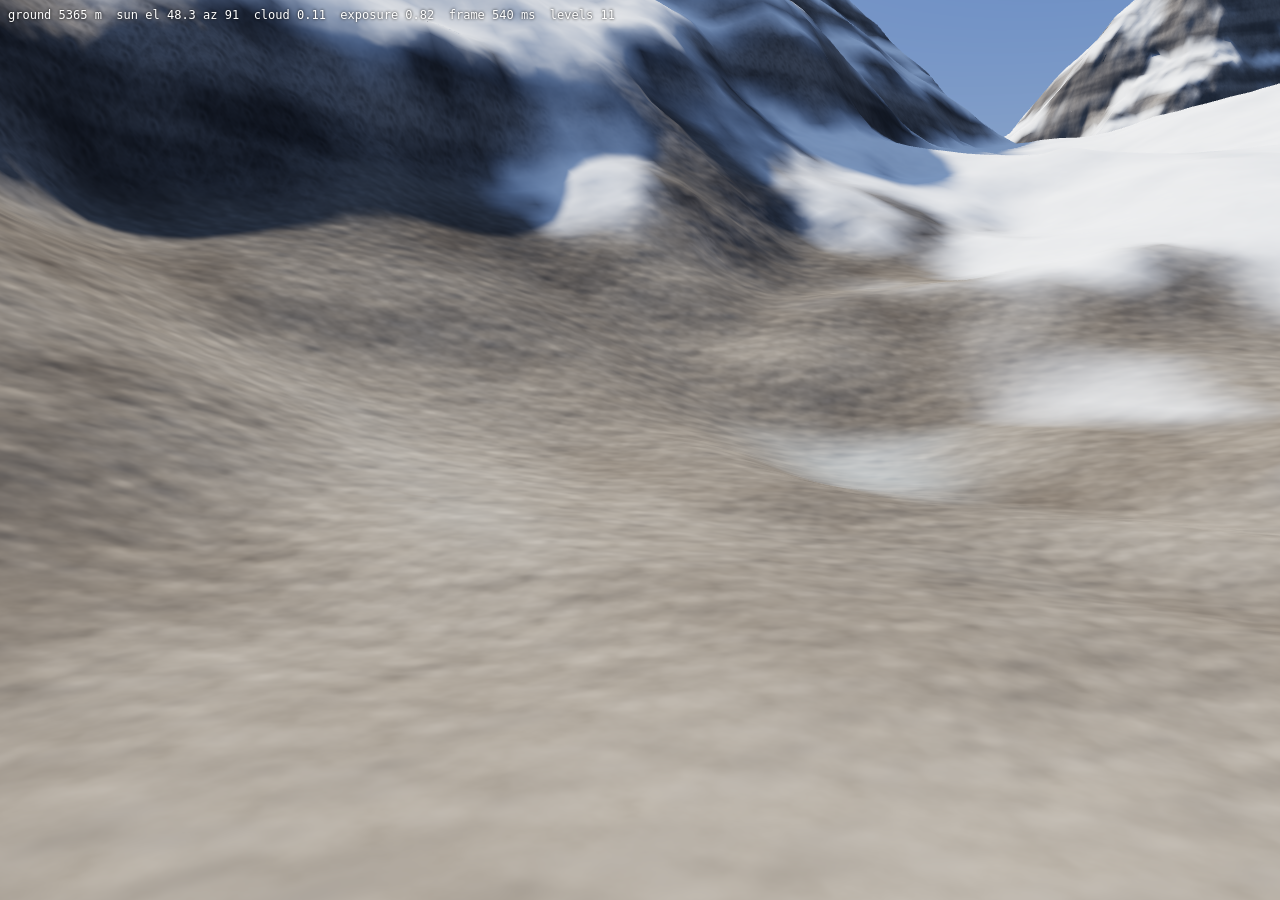
==== Web/dev/view.html @ 4d45689e "Add playable browser build of the Everest climb (work in progress) A WebGL game in Web/ that runs th" ====
<!doctype html>
<!-- Developer view: renders the world from a fixed camera without the game on top.
     dev/view.html?x=-5800&z=-1900&up=40&yaw=120&pitch=5&hour=7.5&day=139&cloud=0.3&q=high -->
<html lang="en">
<head>
<meta charset="utf-8">
<title>SUMMIT terrain view</title>
<style>html,body{margin:0;height:100%;background:#000;overflow:hidden}canvas{display:block}#log{position:fixed;left:8px;top:8px;color:#fff;font:12px monospace;white-space:pre;text-shadow:0 0 3px #000}</style>
</head>
<body>
<div id="log">loading…</div>
<script type="module">
import * as THREE from '../vendor/three.module.min.js';
import { Sim } from '../js/sim.js';
import { TerrainData } from '../js/terrainData.js';
import { TerrainView, buildNoiseTexture } from '../js/terrainView.js';
import { Sky } from '../js/sky.js';
import { Atmosphere, createEnvironmentUniforms } from '../js/atmosphere.js';

const q = new URLSearchParams(location.search);
const num = (k, d) => (q.has(k) ? parseFloat(q.get(k)) : d);
const log = document.getElementById('log');
try {
  const world = await (await fetch('../assets/everest_world.json')).json();
  const data = await TerrainData.load('../assets/', world);
  const sim = await Sim.load('../assets/summit_sim.wasm');
  const renderer = new THREE.WebGLRenderer({ antialias: true });
  renderer.setSize(innerWidth, innerHeight);
  renderer.toneMapping = THREE.ACESFilmicToneMapping;
  document.body.appendChild(renderer.domElement);
  const scene = new THREE.Scene();
  const camera = new THREE.PerspectiveCamera(num('fov', 55), innerWidth / innerHeight, 1, 200000);
  const env = createEnvironmentUniforms();
  const noise = buildNoiseTexture();
  const low = q.get('q') === 'low';
  const terrain = new TerrainView(data, env, noise, low ? { quads: 64, finestCellDivisor: 4, detailShading: 0 } : {});
  scene.add(terrain.group);
  const sky = new Sky(env, noise, terrain.shared);
  scene.add(sky.group);
  const atmosphere = new Atmosphere(env, data.horizonDirections);

  const x = num('x', world.camps[0].x), z = num('z', world.camps[0].z);
  const ground = data.height(x, z);
  camera.position.set(x, ground + num('up', 30), z);
  const yaw = num('yaw', 120) * Math.PI / 180, pitch = num('pitch', 0) * Math.PI / 180;
  camera.lookAt(x + Math.sin(yaw) * Math.cos(pitch) * 100, camera.position.y + Math.sin(pitch) * 100, z - Math.cos(yaw) * Math.cos(pitch) * 100);

  const day = num('day', 139), hour = num('hour', 9);
  sim.init({ SEED: num('seed', 7), VO2MAX: 55, BODY_MASS: 75, ACCLIM_PRESET: 2, LATITUDE: world.latitude, TIME: day * 86400 + hour * 3600 });
  sim.set({ ALT: camera.position.y, EXPOSURE: 1, SUNLIT: 1 });
  sim.tick(0, 0);
  const weather = {
    sunElevDeg: sim.get('SUN_ELEV'), sunAzDeg: sim.get('SUN_AZ'), pressureKPa: sim.get('W_PRESSURE'),
    cloud: num('cloud', sim.get('W_CLOUD')), storm: num('storm', sim.get('W_STORM')), visibilityM: num('vis', sim.get('W_VIS')),
    windMS: sim.get('W_WIND'), windFromDeg: sim.get('W_DIR'), snowfallCmH: sim.get('W_SNOW'), dayOfYear: day, hour,
  };
  env.uFreshSnow.value = num('fresh', 0);
  for (let i = 0; i < 60; i++) atmosphere.update(weather, camera.position.y, 0.1);
  renderer.toneMappingExposure = atmosphere.exposure;
  sky.update(camera, hour, weather.cloud);
  terrain.update(camera);
  const t0 = performance.now();
  renderer.render(scene, camera);
  renderer.getContext().finish();
  log.textContent = `ground ${ground.toFixed(0)} m  sun el ${weather.sunElevDeg.toFixed(1)} az ${weather.sunAzDeg.toFixed(0)}  cloud ${weather.cloud.toFixed(2)}  `
    + `exposure ${atmosphere.exposure.toFixed(2)}  frame ${(performance.now() - t0).toFixed(0)} ms  levels ${terrain.levels.length}`;
  if (q.has('nolog')) log.remove();
  window.__done = true;
} catch (e) {
  log.textContent = 'ERROR ' + (e.stack || e);
  window.__done = true;
  window.__error = String(e.stack || e);
}
</script>
</body>
</html>
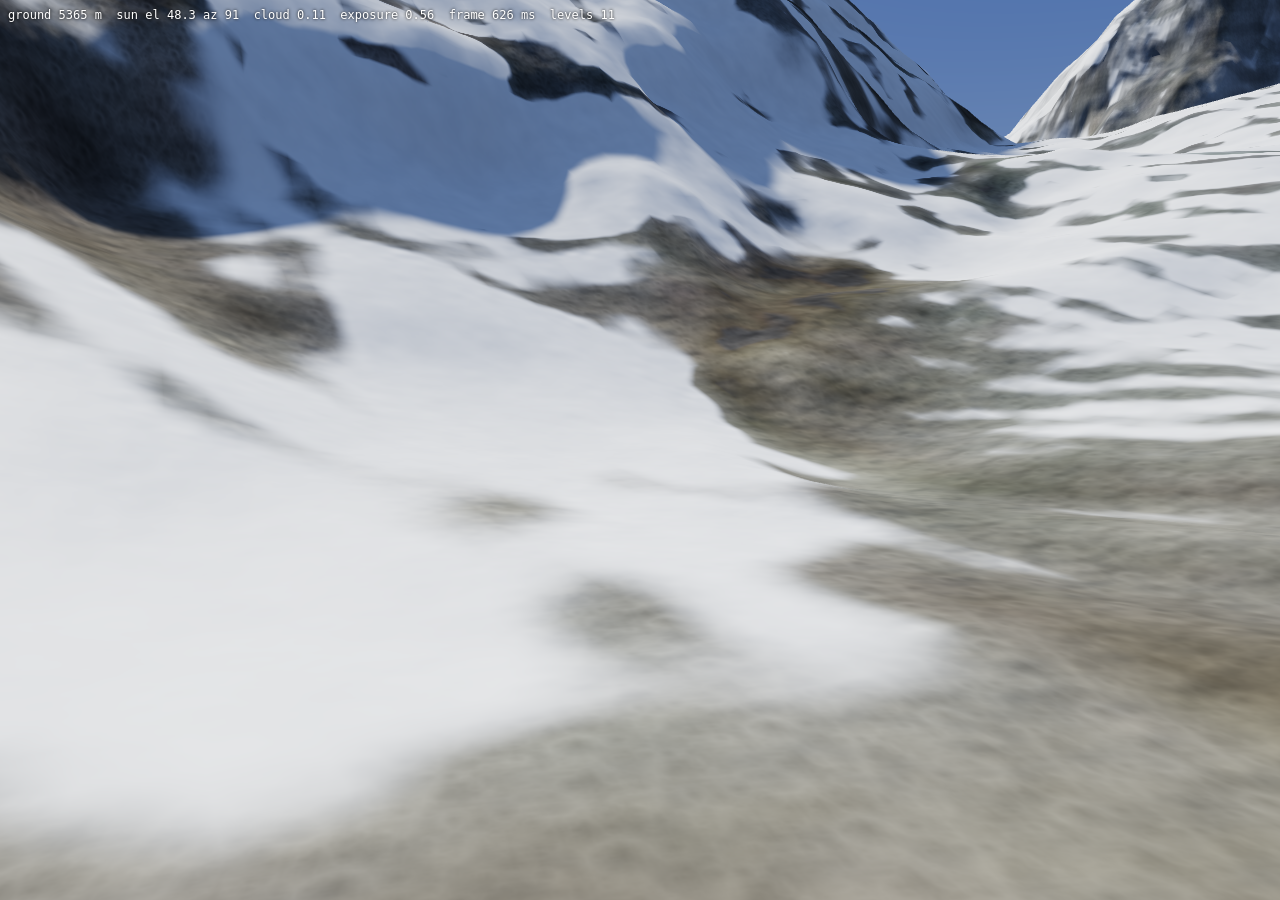
==== commit c1dbabda: "Browser game: satellite terrain, full summit push verified; sim fixes Game - Real colour: Tools/web/" ====
--- a/Web/dev/view.html
+++ b/Web/dev/view.html
@@ -33,7 +33,15 @@
   const env = createEnvironmentUniforms();
   const noise = buildNoiseTexture();
   const low = q.get('q') === 'low';
-  const terrain = new TerrainView(data, env, noise, low ? { quads: 64, finestCellDivisor: 4, detailShading: 0 } : {});
+  let satellite = null;
+  if (world.satellite && !q.has('nosat')) {
+    satellite = await new THREE.TextureLoader().loadAsync(`../assets/${world.satellite}`);
+    satellite.colorSpace = THREE.SRGBColorSpace;
+    satellite.flipY = false;
+    satellite.anisotropy = 8;
+    satellite.needsUpdate = true;
+  }
+  const terrain = new TerrainView(data, env, noise, low ? { quads: 64, finestCellDivisor: 4, detailShading: 0, satellite } : { satellite });
   scene.add(terrain.group);
   const sky = new Sky(env, noise, terrain.shared);
   scene.add(sky.group);
